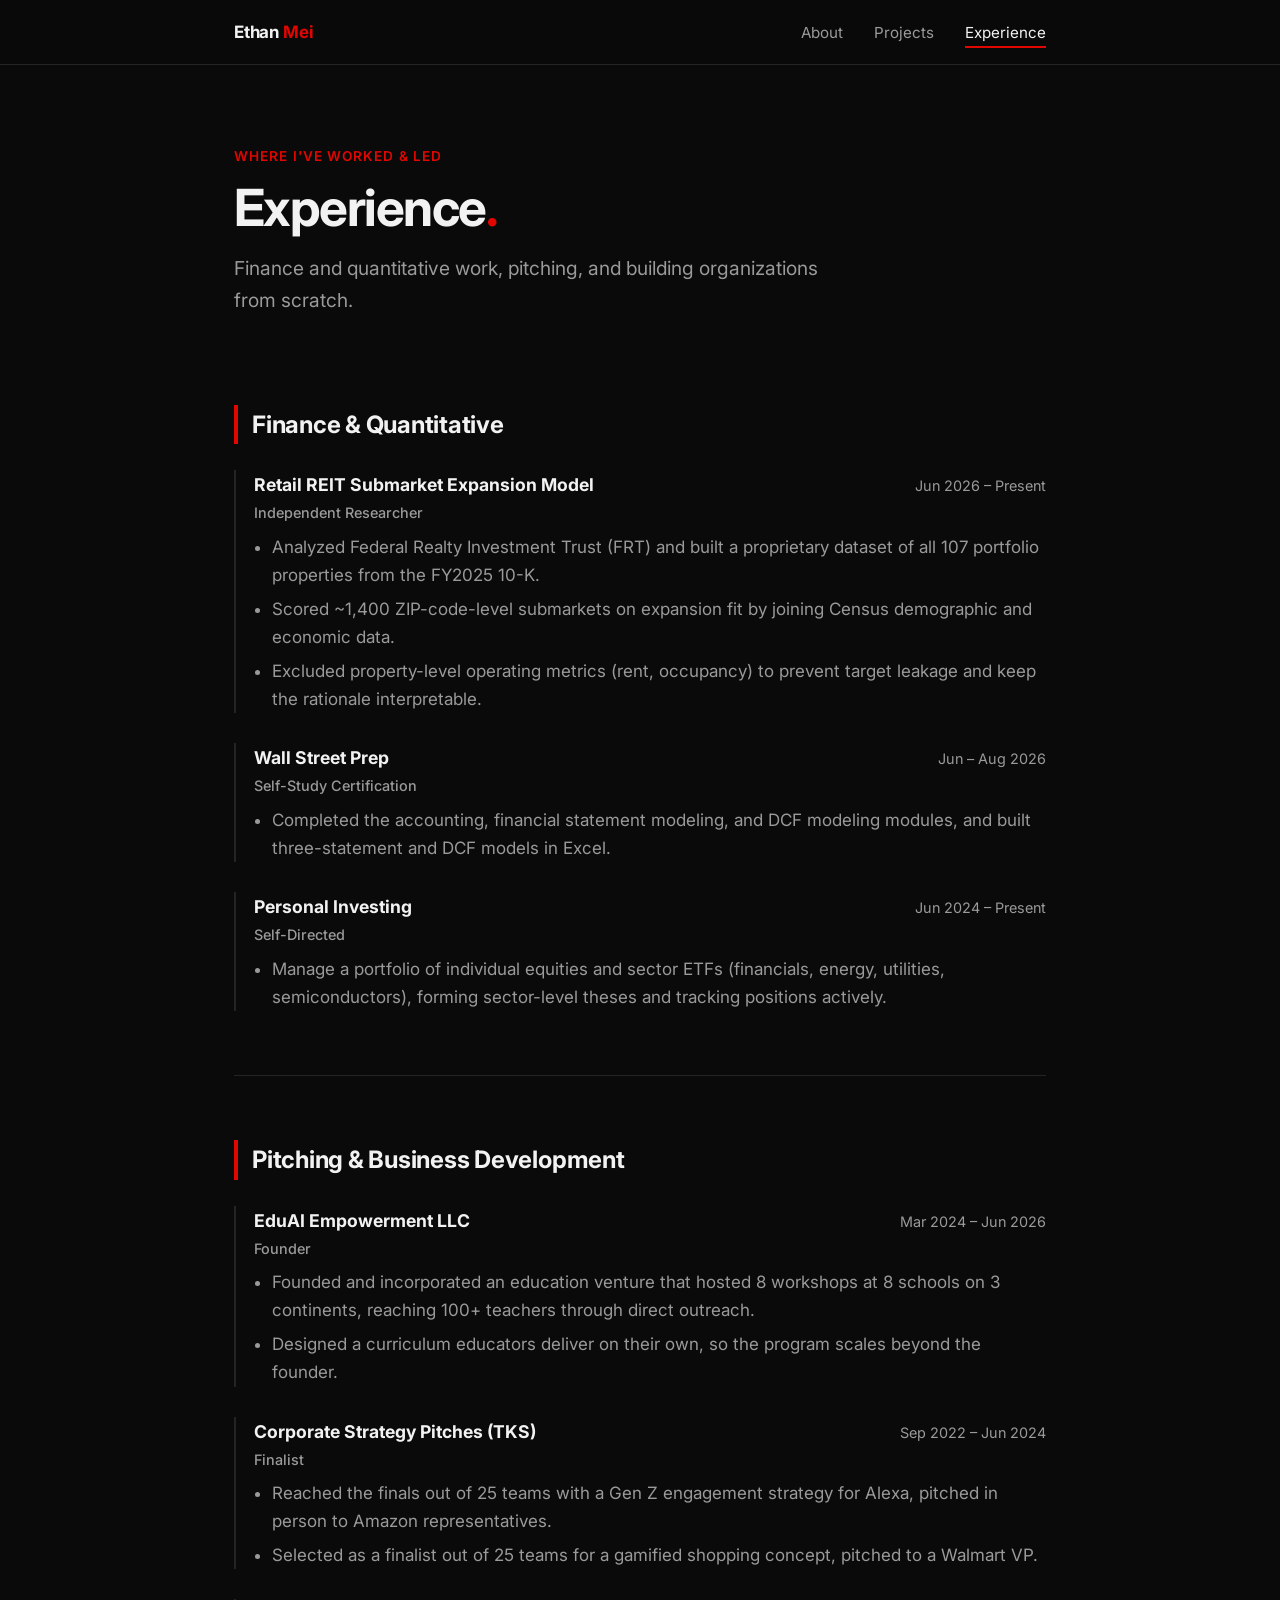
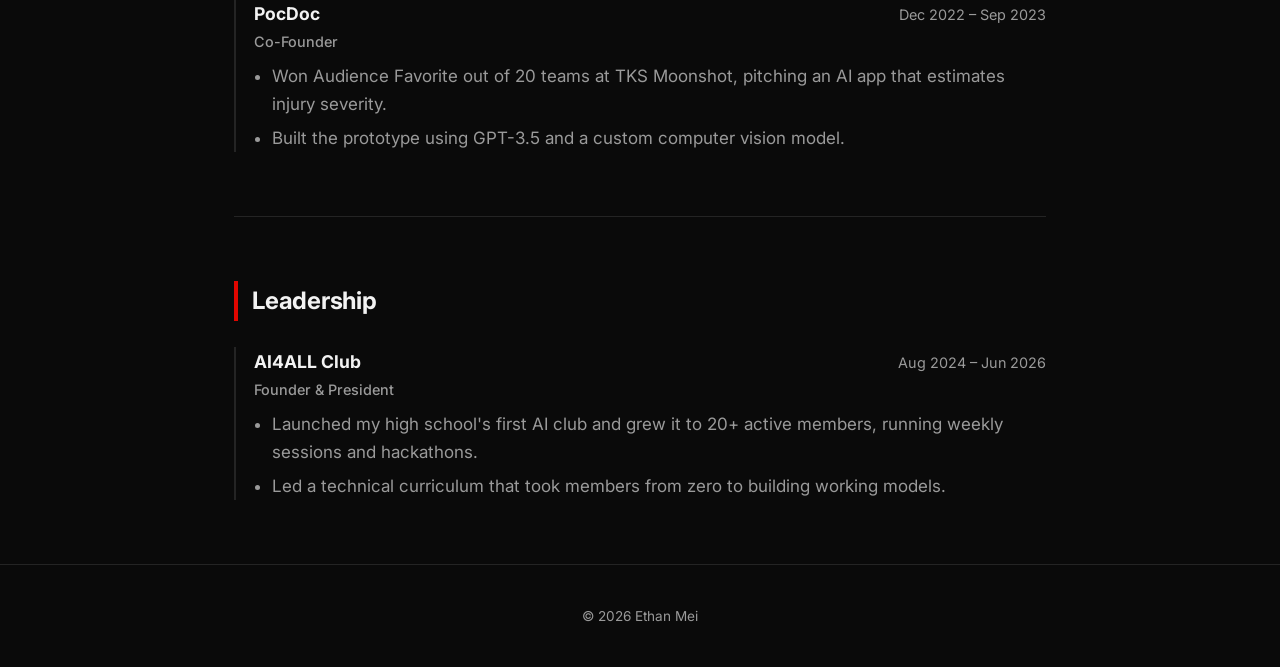
==== experience.html @ 264fd9c7 "Create experience.html" ====
<!DOCTYPE html>
<html lang="en">
<head>
  <meta charset="UTF-8">
  <meta name="viewport" content="width=device-width, initial-scale=1.0">
  <title>Experience — Ethan Mei</title>
  <meta name="description" content="Ethan Mei's finance, quantitative, and leadership experience.">
  <link rel="preconnect" href="https://fonts.googleapis.com">
  <link rel="preconnect" href="https://fonts.gstatic.com" crossorigin>
  <link href="https://fonts.googleapis.com/css2?family=Inter:wght@400;500;600;700&display=swap" rel="stylesheet">
  <link rel="stylesheet" href="style.css">
</head>
<body>

  <div class="nav-wrap">
    <header class="nav">
      <a href="index.html" class="logo">Ethan <span>Mei</span></a>
      <nav>
        <a href="index.html">About</a>
        <a href="projects.html">Projects</a>
        <a href="experience.html" class="active">Experience</a>
      </nav>
    </header>
  </div>

  <main>

    <section class="page-header">
      <p class="eyebrow">Where I've worked &amp; led</p>
      <h1>Experience<span class="red">.</span></h1>
      <p class="lead">Finance and quantitative work, pitching, and building organizations from scratch.</p>
    </section>

    <!-- FINANCE & QUANT -->
    <section>
      <h2>Finance &amp; Quantitative</h2>

      <div class="item">
        <div class="item-head">
          <h3>Retail REIT Submarket Expansion Model</h3>
          <span>Jun 2026 – Present</span>
        </div>
        <p class="role">Independent Researcher</p>
        <ul>
          <li>Analyzed Federal Realty Investment Trust (FRT) and built a proprietary dataset of all 107 portfolio properties from the FY2025 10-K.</li>
          <li>Scored ~1,400 ZIP-code-level submarkets on expansion fit by joining Census demographic and economic data.</li>
          <li>Excluded property-level operating metrics (rent, occupancy) to prevent target leakage and keep the rationale interpretable.</li>
        </ul>
      </div>

      <div class="item">
        <div class="item-head">
          <h3>Wall Street Prep</h3>
          <span>Jun – Aug 2026</span>
        </div>
        <p class="role">Self-Study Certification</p>
        <ul>
          <li>Completed the accounting, financial statement modeling, and DCF modeling modules, and built three-statement and DCF models in Excel.</li>
        </ul>
      </div>

      <div class="item">
        <div class="item-head">
          <h3>Personal Investing</h3>
          <span>Jun 2024 – Present</span>
        </div>
        <p class="role">Self-Directed</p>
        <ul>
          <li>Manage a portfolio of individual equities and sector ETFs (financials, energy, utilities, semiconductors), forming sector-level theses and tracking positions actively.</li>
        </ul>
      </div>
    </section>

    <!-- PITCHING -->
    <section>
      <h2>Pitching &amp; Business Development</h2>

      <div class="item">
        <div class="item-head">
          <h3>EduAI Empowerment LLC</h3>
          <span>Mar 2024 – Jun 2026</span>
        </div>
        <p class="role">Founder</p>
        <ul>
          <li>Founded and incorporated an education venture that hosted 8 workshops at 8 schools on 3 continents, reaching 100+ teachers through direct outreach.</li>
          <li>Designed a curriculum educators deliver on their own, so the program scales beyond the founder.</li>
        </ul>
      </div>

      <div class="item">
        <div class="item-head">
          <h3>Corporate Strategy Pitches (TKS)</h3>
          <span>Sep 2022 – Jun 2024</span>
        </div>
        <p class="role">Finalist</p>
        <ul>
          <li>Reached the finals out of 25 teams with a Gen Z engagement strategy for Alexa, pitched in person to Amazon representatives.</li>
          <li>Selected as a finalist out of 25 teams for a gamified shopping concept, pitched to a Walmart VP.</li>
        </ul>
      </div>

      <div class="item">
        <div class="item-head">
          <h3>PocDoc</h3>
          <span>Dec 2022 – Sep 2023</span>
        </div>
        <p class="role">Co-Founder</p>
        <ul>
          <li>Won Audience Favorite out of 20 teams at TKS Moonshot, pitching an AI app that estimates injury severity.</li>
          <li>Built the prototype using GPT-3.5 and a custom computer vision model.</li>
        </ul>
      </div>
    </section>

    <!-- LEADERSHIP -->
    <section>
      <h2>Leadership</h2>

      <div class="item">
        <div class="item-head">
          <h3>AI4ALL Club</h3>
          <span>Aug 2024 – Jun 2026</span>
        </div>
        <p class="role">Founder &amp; President</p>
        <ul>
          <li>Launched my high school's first AI club and grew it to 20+ active members, running weekly sessions and hackathons.</li>
          <li>Led a technical curriculum that took members from zero to building working models.</li>
        </ul>
      </div>
    </section>

  </main>

  <footer>
    <p>© 2026 Ethan Mei</p>
  </footer>

</body>
</html>
---- style.css ----
/* ---------- Colors (black & red) — tweak these to restyle every page ---------- */
:root {
  --bg: #0a0a0a;
  --text: #f2f2f2;
  --muted: #9a9a9a;
  --border: #242424;
  --card: #131313;
  --accent: #e10600;        /* red */
  --accent-hover: #ff2a1f;
}

* { box-sizing: border-box; margin: 0; padding: 0; }

html { scroll-behavior: smooth; }

body {
  font-family: "Inter", system-ui, -apple-system, sans-serif;
  background: var(--bg);
  color: var(--text);
  line-height: 1.65;
  font-size: 17px;
}

a { color: var(--accent); text-decoration: none; }
a:hover { color: var(--accent-hover); }

main {
  max-width: 860px;
  margin: 0 auto;
  padding: 0 24px;
}

section { padding: 64px 0; border-bottom: 1px solid var(--border); }
section:last-child { border-bottom: none; }

h1 { font-size: 3.2rem; line-height: 1.05; letter-spacing: -0.03em; margin-bottom: 18px; }
h1 .red { color: var(--accent); }
h2 {
  font-size: 1.5rem;
  margin-bottom: 26px;
  letter-spacing: -0.01em;
  padding-left: 14px;
  border-left: 4px solid var(--accent);
}
h3 { font-size: 1.1rem; }
p + p { margin-top: 12px; }

/* ---------- Nav (shared by all pages) ---------- */
.nav-wrap {
  position: sticky;
  top: 0;
  z-index: 10;
  background: rgba(10, 10, 10, 0.92);
  backdrop-filter: blur(8px);
  border-bottom: 1px solid var(--border);
}
.nav {
  display: flex;
  justify-content: space-between;
  align-items: center;
  max-width: 860px;
  margin: 0 auto;
  padding: 18px 24px;
}
.logo { font-weight: 700; color: var(--text); letter-spacing: -0.01em; }
.logo span { color: var(--accent); }
.logo:hover { color: var(--text); }
.nav nav a {
  margin-left: 26px;
  color: var(--muted);
  font-size: 0.95rem;
  padding-bottom: 4px;
  border-bottom: 2px solid transparent;
}
.nav nav a:hover { color: var(--text); }
.nav nav a.active { color: var(--text); border-bottom-color: var(--accent); }

/* ---------- Page header / hero ---------- */
.hero { padding: 96px 0 72px; }
.page-header { padding: 80px 0 24px; border-bottom: none; }
.eyebrow {
  color: var(--accent);
  font-weight: 600;
  font-size: 0.85rem;
  text-transform: uppercase;
  letter-spacing: 0.08em;
  margin-bottom: 14px;
}
.lead { font-size: 1.2rem; color: var(--muted); max-width: 620px; }

/* ---------- Buttons ---------- */
.buttons { display: flex; gap: 12px; flex-wrap: wrap; margin-top: 28px; }
.btn {
  display: inline-block;
  padding: 11px 22px;
  border: 1px solid var(--border);
  border-radius: 6px;
  color: var(--text);
  font-weight: 500;
  transition: border-color 0.15s ease, background 0.15s ease;
}
.btn:hover { border-color: var(--accent); color: var(--text); }
.btn.primary { background: var(--accent); border-color: var(--accent); color: #fff; }
.btn.primary:hover { background: var(--accent-hover); border-color: var(--accent-hover); }

/* ---------- Project cards ---------- */
.grid {
  display: grid;
  grid-template-columns: repeat(auto-fit, minmax(250px, 1fr));
  gap: 18px;
}
.card {
  background: var(--card);
  border: 1px solid var(--border);
  border-radius: 10px;
  padding: 24px;
  display: flex;
  flex-direction: column;
  gap: 10px;
  transition: transform 0.15s ease, border-color 0.15s ease;
}
.card:hover { transform: translateY(-3px); border-color: var(--accent); }
.card p { color: var(--muted); font-size: 0.95rem; flex-grow: 1; }
.card .when { color: var(--accent); font-size: 0.8rem; font-weight: 600; }

.tags { display: flex; flex-wrap: wrap; gap: 6px; list-style: none; }
.tags li {
  font-size: 0.75rem;
  padding: 3px 10px;
  border-radius: 999px;
  border: 1px solid var(--border);
  color: var(--muted);
}

/* ---------- Experience timeline items ---------- */
.item {
  padding-left: 18px;
  border-left: 2px solid var(--border);
  transition: border-color 0.15s ease;
}
.item:hover { border-left-color: var(--accent); }
.item + .item { margin-top: 30px; }
.item-head {
  display: flex;
  justify-content: space-between;
  align-items: baseline;
  gap: 12px;
}
.item-head span { color: var(--muted); font-size: 0.9rem; white-space: nowrap; }
.role { color: var(--accent); font-size: 0.9rem; font-weight: 500; margin: 2px 0 8px; }
.item ul { color: var(--muted); padding-left: 18px; }
.item li + li { margin-top: 6px; }
.item p { color: var(--muted); }

/* ---------- Contact links ---------- */
.contact-grid {
  display: grid;
  grid-template-columns: repeat(auto-fit, minmax(180px, 1fr));
  gap: 14px;
}
.contact-card {
  display: block;
  background: var(--card);
  border: 1px solid var(--border);
  border-radius: 10px;
  padding: 20px;
  color: var(--text);
  transition: border-color 0.15s ease, transform 0.15s ease;
}
.contact-card:hover { border-color: var(--accent); color: var(--text); transform: translateY(-3px); }
.contact-card strong { display: block; margin-bottom: 4px; }
.contact-card span { color: var(--muted); font-size: 0.85rem; word-break: break-all; }

/* ---------- Footer ---------- */
footer {
  text-align: center;
  padding: 40px 24px;
  color: var(--muted);
  font-size: 0.85rem;
  border-top: 1px solid var(--border);
}

/* ---------- Mobile ---------- */
@media (max-width: 600px) {
  h1 { font-size: 2.4rem; }
  .nav { flex-direction: column; gap: 10px; }
  .nav nav a { margin: 0 10px; font-size: 0.9rem; }
  .hero { padding: 64px 0 48px; }
  .page-header { padding: 56px 0 16px; }
  .item-head { flex-direction: column; gap: 0; }
}
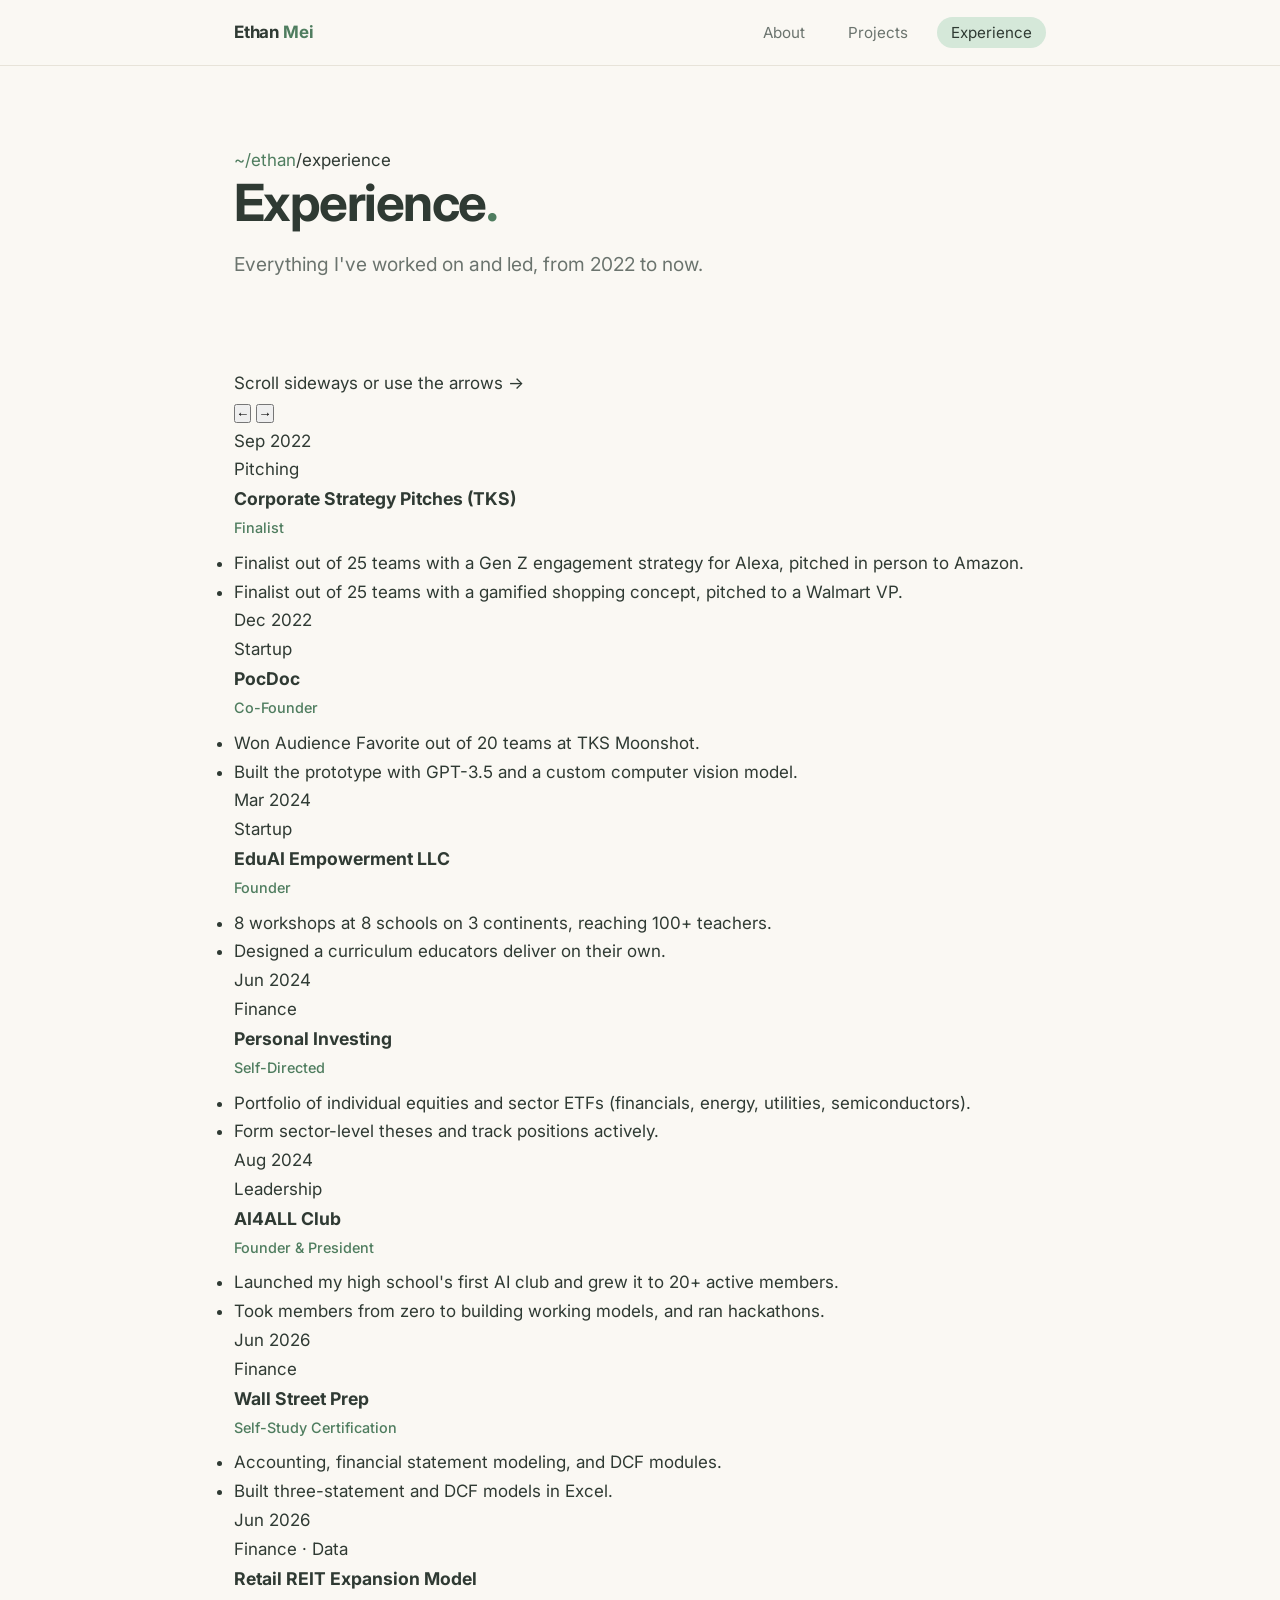
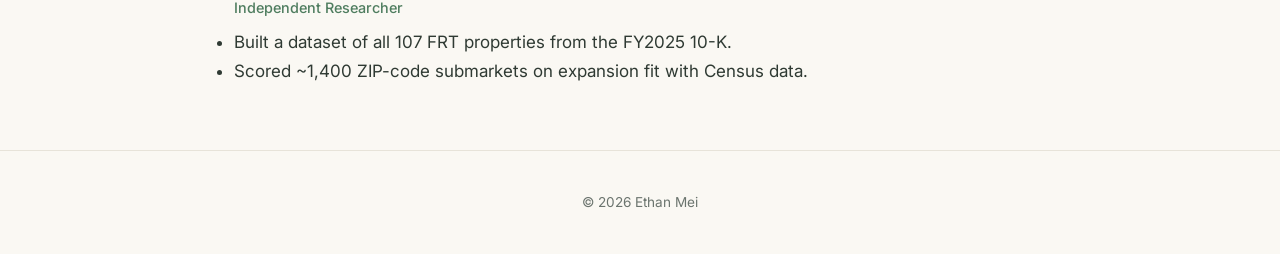
==== commit ad7fd265: "Update experience.html" ====
--- a/experience.html
+++ b/experience.html
@@ -4,7 +4,7 @@
   <meta charset="UTF-8">
   <meta name="viewport" content="width=device-width, initial-scale=1.0">
   <title>Experience — Ethan Mei</title>
-  <meta name="description" content="Ethan Mei's finance, quantitative, and leadership experience.">
+  <meta name="description" content="Ethan Mei's experience timeline.">
   <link rel="preconnect" href="https://fonts.googleapis.com">
   <link rel="preconnect" href="https://fonts.gstatic.com" crossorigin>
   <link href="https://fonts.googleapis.com/css2?family=Inter:wght@400;500;600;700&display=swap" rel="stylesheet">
@@ -16,7 +16,7 @@
     <header class="nav">
       <a href="index.html" class="logo">Ethan <span>Mei</span></a>
       <nav>
-        <a href="index.html">About</a>
+        <a href="about.html">About</a>
         <a href="projects.html">Projects</a>
         <a href="experience.html" class="active">Experience</a>
       </nav>
@@ -26,106 +26,83 @@
   <main>
 
     <section class="page-header">
-      <p class="eyebrow">Where I've worked &amp; led</p>
+      <p class="crumbs"><a href="index.html">~/ethan</a><span class="sep">/</span><span class="here">experience</span></p>
       <h1>Experience<span class="red">.</span></h1>
-      <p class="lead">Finance and quantitative work, pitching, and building organizations from scratch.</p>
+      <p class="lead">Everything I've worked on and led, from 2022 to now.</p>
     </section>
 
-    <!-- FINANCE & QUANT -->
     <section>
-      <h2>Finance &amp; Quantitative</h2>
-
-      <div class="item">
-        <div class="item-head">
-          <h3>Retail REIT Submarket Expansion Model</h3>
-          <span>Jun 2026 – Present</span>
+      <div class="timeline-controls">
+        <span class="hint">Scroll sideways or use the arrows →</span>
+        <div class="arrows">
+          <button class="arrow" id="prev" aria-label="Earlier">←</button>
+          <button class="arrow" id="next" aria-label="Later">→</button>
         </div>
-        <p class="role">Independent Researcher</p>
-        <ul>
-          <li>Analyzed Federal Realty Investment Trust (FRT) and built a proprietary dataset of all 107 portfolio properties from the FY2025 10-K.</li>
-          <li>Scored ~1,400 ZIP-code-level submarkets on expansion fit by joining Census demographic and economic data.</li>
-          <li>Excluded property-level operating metrics (rent, occupancy) to prevent target leakage and keep the rationale interpretable.</li>
-        </ul>
       </div>
-
-      <div class="item">
-        <div class="item-head">
-          <h3>Wall Street Prep</h3>
-          <span>Jun – Aug 2026</span>
+      <div class="timeline" id="timeline">
+        <div class="t-item">
+          <span class="t-dot"></span><span class="t-date">Sep 2022</span>
+          <div class="t-card">
+            <span class="t-tag">Pitching</span>
+            <h3>Corporate Strategy Pitches (TKS)</h3>
+            <p class="role">Finalist</p>
+            <ul><li>Finalist out of 25 teams with a Gen Z engagement strategy for Alexa, pitched in person to Amazon.</li><li>Finalist out of 25 teams with a gamified shopping concept, pitched to a Walmart VP.</li></ul>
+          </div>
         </div>
-        <p class="role">Self-Study Certification</p>
-        <ul>
-          <li>Completed the accounting, financial statement modeling, and DCF modeling modules, and built three-statement and DCF models in Excel.</li>
-        </ul>
-      </div>
-
-      <div class="item">
-        <div class="item-head">
-          <h3>Personal Investing</h3>
-          <span>Jun 2024 – Present</span>
+        <div class="t-item">
+          <span class="t-dot"></span><span class="t-date">Dec 2022</span>
+          <div class="t-card">
+            <span class="t-tag">Startup</span>
+            <h3>PocDoc</h3>
+            <p class="role">Co-Founder</p>
+            <ul><li>Won Audience Favorite out of 20 teams at TKS Moonshot.</li><li>Built the prototype with GPT-3.5 and a custom computer vision model.</li></ul>
+          </div>
         </div>
-        <p class="role">Self-Directed</p>
-        <ul>
-          <li>Manage a portfolio of individual equities and sector ETFs (financials, energy, utilities, semiconductors), forming sector-level theses and tracking positions actively.</li>
-        </ul>
-      </div>
-    </section>
-
-    <!-- PITCHING -->
-    <section>
-      <h2>Pitching &amp; Business Development</h2>
-
-      <div class="item">
-        <div class="item-head">
-          <h3>EduAI Empowerment LLC</h3>
-          <span>Mar 2024 – Jun 2026</span>
+        <div class="t-item">
+          <span class="t-dot"></span><span class="t-date">Mar 2024</span>
+          <div class="t-card">
+            <span class="t-tag">Startup</span>
+            <h3>EduAI Empowerment LLC</h3>
+            <p class="role">Founder</p>
+            <ul><li>8 workshops at 8 schools on 3 continents, reaching 100+ teachers.</li><li>Designed a curriculum educators deliver on their own.</li></ul>
+          </div>
         </div>
-        <p class="role">Founder</p>
-        <ul>
-          <li>Founded and incorporated an education venture that hosted 8 workshops at 8 schools on 3 continents, reaching 100+ teachers through direct outreach.</li>
-          <li>Designed a curriculum educators deliver on their own, so the program scales beyond the founder.</li>
-        </ul>
-      </div>
-
-      <div class="item">
-        <div class="item-head">
-          <h3>Corporate Strategy Pitches (TKS)</h3>
-          <span>Sep 2022 – Jun 2024</span>
+        <div class="t-item">
+          <span class="t-dot"></span><span class="t-date">Jun 2024</span>
+          <div class="t-card">
+            <span class="t-tag">Finance</span>
+            <h3>Personal Investing</h3>
+            <p class="role">Self-Directed</p>
+            <ul><li>Portfolio of individual equities and sector ETFs (financials, energy, utilities, semiconductors).</li><li>Form sector-level theses and track positions actively.</li></ul>
+          </div>
         </div>
-        <p class="role">Finalist</p>
-        <ul>
-          <li>Reached the finals out of 25 teams with a Gen Z engagement strategy for Alexa, pitched in person to Amazon representatives.</li>
-          <li>Selected as a finalist out of 25 teams for a gamified shopping concept, pitched to a Walmart VP.</li>
-        </ul>
-      </div>
-
-      <div class="item">
-        <div class="item-head">
-          <h3>PocDoc</h3>
-          <span>Dec 2022 – Sep 2023</span>
+        <div class="t-item">
+          <span class="t-dot"></span><span class="t-date">Aug 2024</span>
+          <div class="t-card">
+            <span class="t-tag">Leadership</span>
+            <h3>AI4ALL Club</h3>
+            <p class="role">Founder &amp; President</p>
+            <ul><li>Launched my high school's first AI club and grew it to 20+ active members.</li><li>Took members from zero to building working models, and ran hackathons.</li></ul>
+          </div>
         </div>
-        <p class="role">Co-Founder</p>
-        <ul>
-          <li>Won Audience Favorite out of 20 teams at TKS Moonshot, pitching an AI app that estimates injury severity.</li>
-          <li>Built the prototype using GPT-3.5 and a custom computer vision model.</li>
-        </ul>
-      </div>
-    </section>
-
-    <!-- LEADERSHIP -->
-    <section>
-      <h2>Leadership</h2>
-
-      <div class="item">
-        <div class="item-head">
-          <h3>AI4ALL Club</h3>
-          <span>Aug 2024 – Jun 2026</span>
+        <div class="t-item">
+          <span class="t-dot"></span><span class="t-date">Jun 2026</span>
+          <div class="t-card">
+            <span class="t-tag">Finance</span>
+            <h3>Wall Street Prep</h3>
+            <p class="role">Self-Study Certification</p>
+            <ul><li>Accounting, financial statement modeling, and DCF modules.</li><li>Built three-statement and DCF models in Excel.</li></ul>
+          </div>
         </div>
-        <p class="role">Founder &amp; President</p>
-        <ul>
-          <li>Launched my high school's first AI club and grew it to 20+ active members, running weekly sessions and hackathons.</li>
-          <li>Led a technical curriculum that took members from zero to building working models.</li>
-        </ul>
+        <div class="t-item">
+          <span class="t-dot"></span><span class="t-date">Jun 2026</span>
+          <div class="t-card">
+            <span class="t-tag">Finance · Data</span>
+            <h3>Retail REIT Expansion Model</h3>
+            <p class="role">Independent Researcher</p>
+            <ul><li>Built a dataset of all 107 FRT properties from the FY2025 10-K.</li><li>Scored ~1,400 ZIP-code submarkets on expansion fit with Census data.</li></ul>
+          </div>
+        </div>
       </div>
     </section>
 
@@ -135,5 +112,11 @@
     <p>© 2026 Ethan Mei</p>
   </footer>
 
+  <script>
+    const tl = document.getElementById('timeline');
+    const step = () => tl.querySelector('.t-item').offsetWidth + 24;
+    document.getElementById('prev').onclick = () => tl.scrollBy({ left: -step() });
+    document.getElementById('next').onclick = () => tl.scrollBy({ left: step() });
+  </script>
 </body>
 </html>
--- a/style.css
+++ b/style.css
@@ -1,12 +1,14 @@
-/* ---------- Colors (black & red) — tweak these to restyle every page ---------- */
+/* ---------- Colors (off-white & pastel green) — tweak these to restyle every page ---------- */
 :root {
-  --bg: #0a0a0a;
-  --text: #f2f2f2;
-  --muted: #9a9a9a;
-  --border: #242424;
-  --card: #131313;
-  --accent: #e10600;        /* red */
-  --accent-hover: #ff2a1f;
+  --bg: #faf8f3;            /* warm off-white */
+  --text: #2f3a33;          /* soft charcoal-green instead of black */
+  --muted: #6b746e;
+  --border: #e7e3d9;
+  --card: #ffffff;
+  --accent: #4f7d5f;        /* deeper sage: links, small text (readable on off-white) */
+  --accent-soft: #d5e8d9;   /* pastel green: buttons, highlights */
+  --accent-softer: #edf5ee; /* very light green: tags, hovers */
+  --shadow: 0 2px 10px rgba(47, 58, 51, 0.06);
 }
 
 * { box-sizing: border-box; margin: 0; padding: 0; }
@@ -17,12 +19,12 @@
   font-family: "Inter", system-ui, -apple-system, sans-serif;
   background: var(--bg);
   color: var(--text);
-  line-height: 1.65;
+  line-height: 1.7;
   font-size: 17px;
 }
 
 a { color: var(--accent); text-decoration: none; }
-a:hover { color: var(--accent-hover); }
+a:hover { text-decoration: underline; }
 
 main {
   max-width: 860px;
@@ -33,14 +35,15 @@
 section { padding: 64px 0; border-bottom: 1px solid var(--border); }
 section:last-child { border-bottom: none; }
 
-h1 { font-size: 3.2rem; line-height: 1.05; letter-spacing: -0.03em; margin-bottom: 18px; }
-h1 .red { color: var(--accent); }
+h1 { font-size: 3.2rem; line-height: 1.08; letter-spacing: -0.03em; margin-bottom: 18px; }
+h1 .red { color: var(--accent); }   /* the period after headings */
 h2 {
-  font-size: 1.5rem;
+  display: inline-block;
+  font-size: 1.45rem;
   margin-bottom: 26px;
   letter-spacing: -0.01em;
-  padding-left: 14px;
-  border-left: 4px solid var(--accent);
+  background: linear-gradient(transparent 60%, var(--accent-soft) 60%);
+  padding: 0 4px;
 }
 h3 { font-size: 1.1rem; }
 p + p { margin-top: 12px; }
@@ -50,7 +53,7 @@
   position: sticky;
   top: 0;
   z-index: 10;
-  background: rgba(10, 10, 10, 0.92);
+  background: rgba(250, 248, 243, 0.9);
   backdrop-filter: blur(8px);
   border-bottom: 1px solid var(--border);
 }
@@ -64,27 +67,32 @@
 }
 .logo { font-weight: 700; color: var(--text); letter-spacing: -0.01em; }
 .logo span { color: var(--accent); }
-.logo:hover { color: var(--text); }
+.logo:hover { text-decoration: none; }
 .nav nav a {
-  margin-left: 26px;
+  margin-left: 10px;
   color: var(--muted);
   font-size: 0.95rem;
-  padding-bottom: 4px;
-  border-bottom: 2px solid transparent;
-}
-.nav nav a:hover { color: var(--text); }
-.nav nav a.active { color: var(--text); border-bottom-color: var(--accent); }
+  padding: 6px 14px;
+  border-radius: 999px;
+  transition: background 0.15s ease, color 0.15s ease;
+}
+.nav nav a:hover { color: var(--text); background: var(--accent-softer); text-decoration: none; }
+.nav nav a.active { color: var(--text); background: var(--accent-soft); }
 
 /* ---------- Page header / hero ---------- */
 .hero { padding: 96px 0 72px; }
 .page-header { padding: 80px 0 24px; border-bottom: none; }
 .eyebrow {
+  display: inline-block;
   color: var(--accent);
+  background: var(--accent-softer);
   font-weight: 600;
-  font-size: 0.85rem;
+  font-size: 0.8rem;
   text-transform: uppercase;
-  letter-spacing: 0.08em;
-  margin-bottom: 14px;
+  letter-spacing: 0.07em;
+  padding: 5px 12px;
+  border-radius: 999px;
+  margin-bottom: 18px;
 }
 .lead { font-size: 1.2rem; color: var(--muted); max-width: 620px; }
 
@@ -94,51 +102,53 @@
   display: inline-block;
   padding: 11px 22px;
   border: 1px solid var(--border);
-  border-radius: 6px;
+  border-radius: 999px;
+  background: var(--card);
   color: var(--text);
   font-weight: 500;
-  transition: border-color 0.15s ease, background 0.15s ease;
-}
-.btn:hover { border-color: var(--accent); color: var(--text); }
-.btn.primary { background: var(--accent); border-color: var(--accent); color: #fff; }
-.btn.primary:hover { background: var(--accent-hover); border-color: var(--accent-hover); }
+  transition: background 0.15s ease, border-color 0.15s ease, transform 0.15s ease;
+}
+.btn:hover { border-color: var(--accent); text-decoration: none; transform: translateY(-1px); }
+.btn.primary { background: var(--accent-soft); border-color: var(--accent-soft); color: var(--text); }
+.btn.primary:hover { background: #c3dfc9; border-color: #c3dfc9; }
 
 /* ---------- Project cards ---------- */
 .grid {
   display: grid;
   grid-template-columns: repeat(auto-fit, minmax(250px, 1fr));
-  gap: 18px;
+  gap: 20px;
 }
 .card {
   background: var(--card);
   border: 1px solid var(--border);
-  border-radius: 10px;
+  border-radius: 16px;
   padding: 24px;
   display: flex;
   flex-direction: column;
   gap: 10px;
+  box-shadow: var(--shadow);
   transition: transform 0.15s ease, border-color 0.15s ease;
 }
-.card:hover { transform: translateY(-3px); border-color: var(--accent); }
+.card:hover { transform: translateY(-3px); border-color: var(--accent-soft); }
 .card p { color: var(--muted); font-size: 0.95rem; flex-grow: 1; }
-.card .when { color: var(--accent); font-size: 0.8rem; font-weight: 600; }
+.card .when { color: var(--accent); font-size: 0.8rem; font-weight: 600; flex-grow: 0; }
 
 .tags { display: flex; flex-wrap: wrap; gap: 6px; list-style: none; }
 .tags li {
   font-size: 0.75rem;
-  padding: 3px 10px;
-  border-radius: 999px;
-  border: 1px solid var(--border);
-  color: var(--muted);
+  padding: 4px 11px;
+  border-radius: 999px;
+  background: var(--accent-softer);
+  color: var(--accent);
 }
 
 /* ---------- Experience timeline items ---------- */
 .item {
   padding-left: 18px;
-  border-left: 2px solid var(--border);
+  border-left: 3px solid var(--border);
   transition: border-color 0.15s ease;
 }
-.item:hover { border-left-color: var(--accent); }
+.item:hover { border-left-color: var(--accent-soft); }
 .item + .item { margin-top: 30px; }
 .item-head {
   display: flex;
@@ -162,12 +172,13 @@
   display: block;
   background: var(--card);
   border: 1px solid var(--border);
-  border-radius: 10px;
+  border-radius: 16px;
   padding: 20px;
   color: var(--text);
-  transition: border-color 0.15s ease, transform 0.15s ease;
-}
-.contact-card:hover { border-color: var(--accent); color: var(--text); transform: translateY(-3px); }
+  box-shadow: var(--shadow);
+  transition: background 0.15s ease, transform 0.15s ease;
+}
+.contact-card:hover { background: var(--accent-softer); transform: translateY(-3px); text-decoration: none; }
 .contact-card strong { display: block; margin-bottom: 4px; }
 .contact-card span { color: var(--muted); font-size: 0.85rem; word-break: break-all; }
 
@@ -184,7 +195,7 @@
 @media (max-width: 600px) {
   h1 { font-size: 2.4rem; }
   .nav { flex-direction: column; gap: 10px; }
-  .nav nav a { margin: 0 10px; font-size: 0.9rem; }
+  .nav nav a { margin: 0 4px; font-size: 0.9rem; }
   .hero { padding: 64px 0 48px; }
   .page-header { padding: 56px 0 16px; }
   .item-head { flex-direction: column; gap: 0; }
